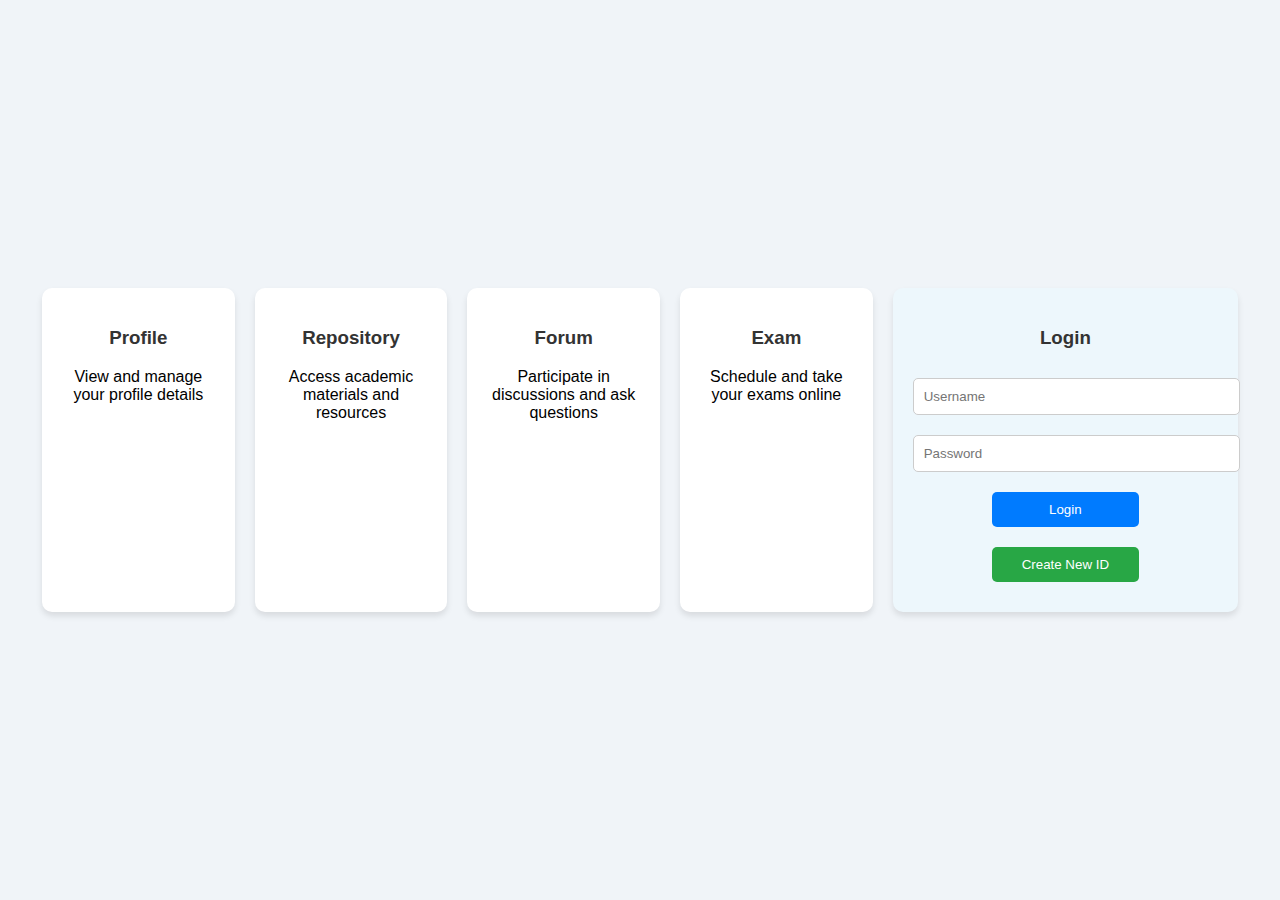
==== index.html @ 21040cc7 "Add files via upload" ====
<!DOCTYPE html>
<html lang="en">
<head>
    <meta charset="UTF-8">
    <meta name="viewport" content="width=device-width, initial-scale=1.0">
    <title>Academics Page</title>
    <link rel="stylesheet" href="styles.css">
</head>
<body>

    <div class="container">
        <div class="box">
            <h3>Profile</h3>
            <p>View and manage your profile details</p>
        </div>
        <div class="box">
            <h3>Repository</h3>
            <p>Access academic materials and resources</p>
        </div>
        <div class="box">
            <h3>Forum</h3>
            <p>Participate in discussions and ask questions</p>
        </div>
        <div class="box">
            <h3>Exam</h3>
            <p>Schedule and take your exams online</p>
        </div>
        <div class="box box-login">
            <h3>Login</h3>
            <div class="login-form">
                <input type="text" placeholder="Username" required>
                <input type="password" placeholder="Password" required>
                <button type="submit">Login</button>
                <button class="new-id-btn">Create New ID</button>
            </div>
        </div>
    </div>

</body>
</html>
---- styles.css ----
body {
    font-family: Arial, sans-serif;
    background-color: #f0f4f8;
    display: flex;
    justify-content: center;
    align-items: center;
    height: 100vh;
    margin: 0;
}

.container {
    display: flex;
    justify-content: space-around;
    width: 95%; /* Adjusted width to fit all boxes */
}

.box {
    background-color: #ffffff;
    border-radius: 10px;
    box-shadow: 0 4px 6px rgba(0, 0, 0, 0.1);
    text-align: center;
    padding: 20px;
    margin: 10px;
    flex-basis: 15%; /*  all 4 boxes */
    transition: transform 0.3s ease;
}

.box:hover {
    transform: scale(1.05);
}

.box-login {
    flex-basis: 30%; /*  login box */
    background-color: #edf7fc;
}

h3 {
    color: #333;
}

.login-form input[type="text"],
.login-form input[type="password"] {
    width: 100%;
    padding: 10px;
    margin: 10px 0;
    border: 1px solid #ccc;
    border-radius: 5px;
}

.login-form button {
    width: 48%;
    padding: 10px;
    margin: 10px 2px;
    background-color: #007BFF;
    color: white;
    border: none;
    border-radius: 5px;
    cursor: pointer;
    transition: background-color 0.3s ease;
}

.login-form button:hover {
    background-color: #0056b3;
}

.login-form .new-id-btn {
    background-color: #28a745;
}

.login-form .new-id-btn:hover {
    background-color: #218838;
}
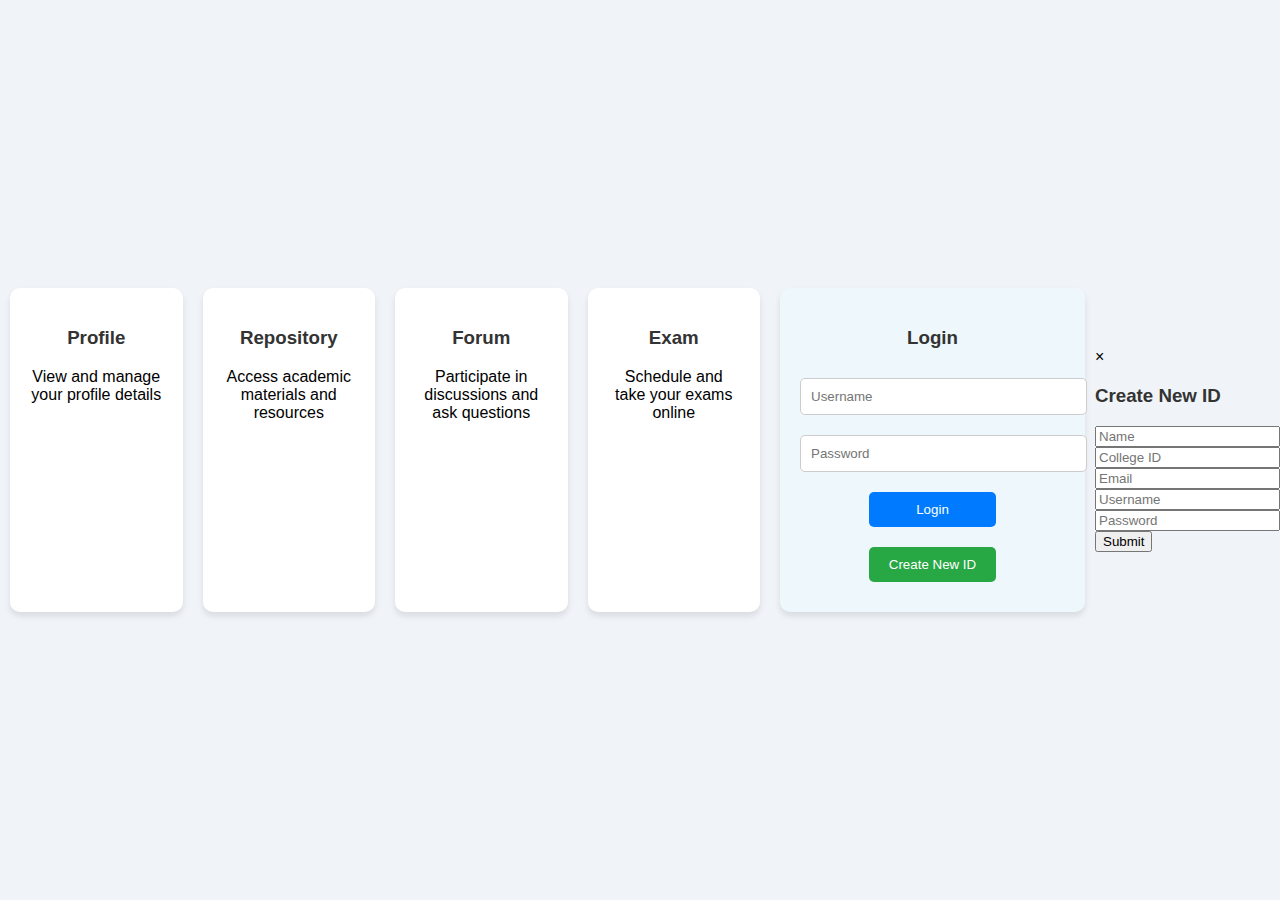
==== commit 8dca6ff7: "Update index.html" ====
--- a/index.html
+++ b/index.html
@@ -31,10 +31,36 @@
                 <input type="text" placeholder="Username" required>
                 <input type="password" placeholder="Password" required>
                 <button type="submit">Login</button>
-                <button class="new-id-btn">Create New ID</button>
+                <button class="new-id-btn" onclick="openPopup()">Create New ID</button>
             </div>
         </div>
     </div>
 
+    <div id="popup" class="popup">
+        <div class="popup-content">
+            <span class="close-btn" onclick="closePopup()">&times;</span>
+            <h3>Create New ID</h3>
+            <form>
+                <input type="text" placeholder="Name" required><br>
+                <input type="text" placeholder="College ID" required><br>
+                <input type="email" placeholder="Email" required><br>
+                <input type="text" placeholder="Username" required><br>
+                <input type="password" placeholder="Password" required><br>
+                <button type="submit">Submit</button>
+            </form>
+        </div>
+    </div>
+
+    <script>
+
+        function openPopup() {
+            document.getElementById("popup").style.display = "block";
+        }
+
+        function closePopup() {
+            document.getElementById("popup").style.display = "none";
+        }
+    </script>
+
 </body>
 </html>
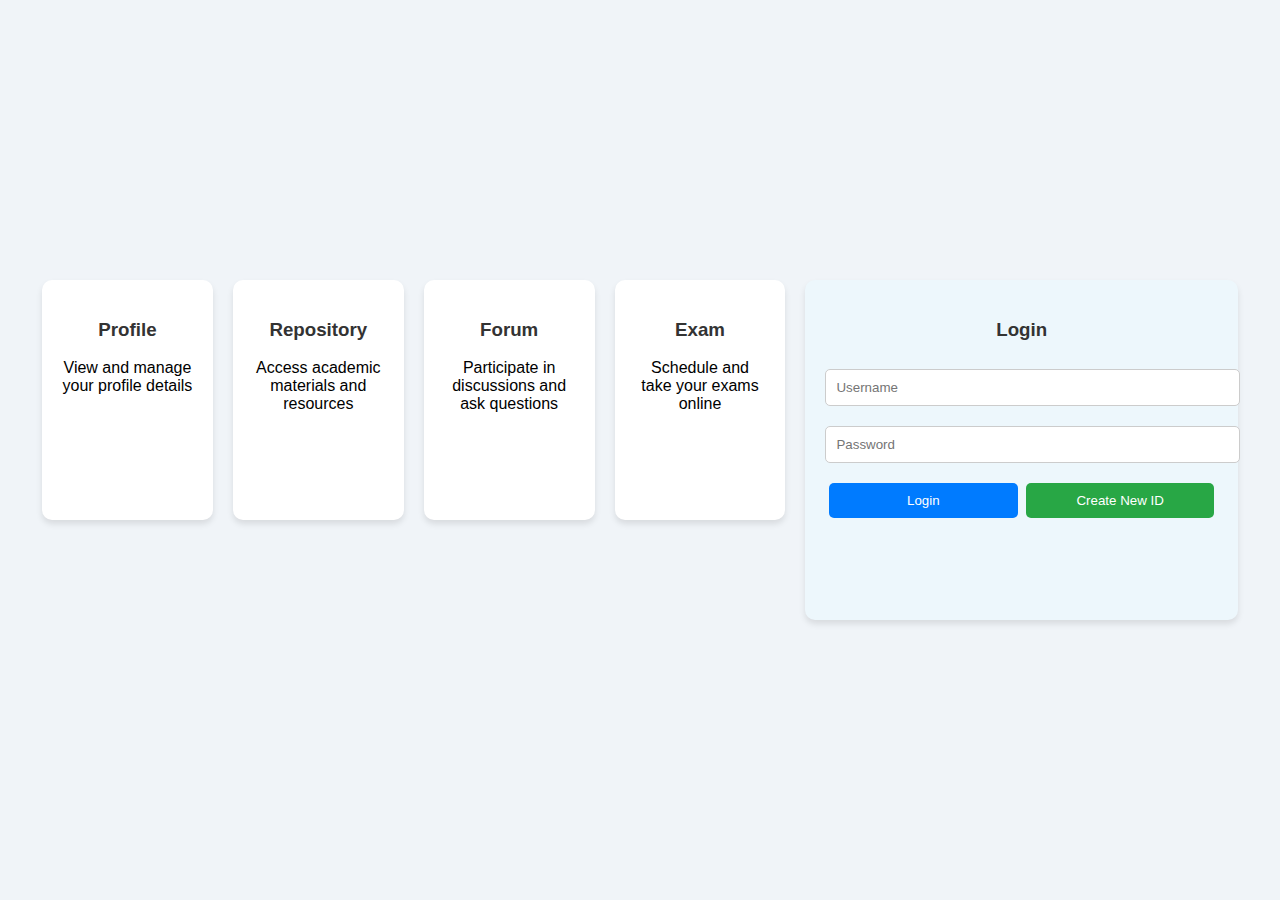
==== commit e8df0257: "Update index.html" ====
--- a/index.html
+++ b/index.html
@@ -10,9 +10,10 @@
 
     <div class="container">
         <div class="box">
-            <h3>Profile</h3>
+            <h3><a href="profile.html" style="text-decoration: none; color: inherit;">Profile</a></h3>
             <p>View and manage your profile details</p>
         </div>
+        
         <div class="box">
             <h3>Repository</h3>
             <p>Access academic materials and resources</p>
--- a/styles.css
+++ b/styles.css
@@ -10,8 +10,8 @@
 
 .container {
     display: flex;
-    justify-content: space-around;
-    width: 95%; /* Adjusted width to fit all boxes */
+    justify-content: space-between;
+    width: 95%;
 }
 
 .box {
@@ -21,7 +21,8 @@
     text-align: center;
     padding: 20px;
     margin: 10px;
-    flex-basis: 15%; /*  all 4 boxes */
+    flex-basis: 15%;
+    height: 200px;
     transition: transform 0.3s ease;
 }
 
@@ -30,7 +31,8 @@
 }
 
 .box-login {
-    flex-basis: 30%; /*  login box */
+    flex-basis: 45%;
+    height: 300px;
     background-color: #edf7fc;
 }
 
@@ -70,3 +72,57 @@
 .login-form .new-id-btn:hover {
     background-color: #218838;
 }
+
+/* Popup styling */
+.popup {
+    display: none;
+    position: fixed;
+    top: 0;
+    left: 0;
+    width: 100%;
+    height: 100%;
+    background-color: rgba(0, 0, 0, 0.5);
+    justify-content: center;
+    align-items: center;
+    z-index: 1000;
+}
+
+.popup-content {
+    background-color: #fff;
+    padding: 30px;
+    border-radius: 10px;
+    box-shadow: 0 4px 8px rgba(0, 0, 0, 0.1);
+    text-align: center;
+    width: 300px;
+    position: relative;
+}
+
+.popup-content input {
+    width: 100%;
+    padding: 10px;
+    margin: 10px 0;
+    border: 1px solid #ccc;
+    border-radius: 5px;
+}
+
+.popup-content button {
+    width: 100%;
+    padding: 10px;
+    background-color: #007BFF;
+    color: white;
+    border: none;
+    border-radius: 5px;
+    cursor: pointer;
+}
+
+.popup-content button:hover {
+    background-color: #0056b3;
+}
+
+.close-btn {
+    position: absolute;
+    top: 10px;
+    right: 15px;
+    font-size: 20px;
+    cursor: pointer;
+}
